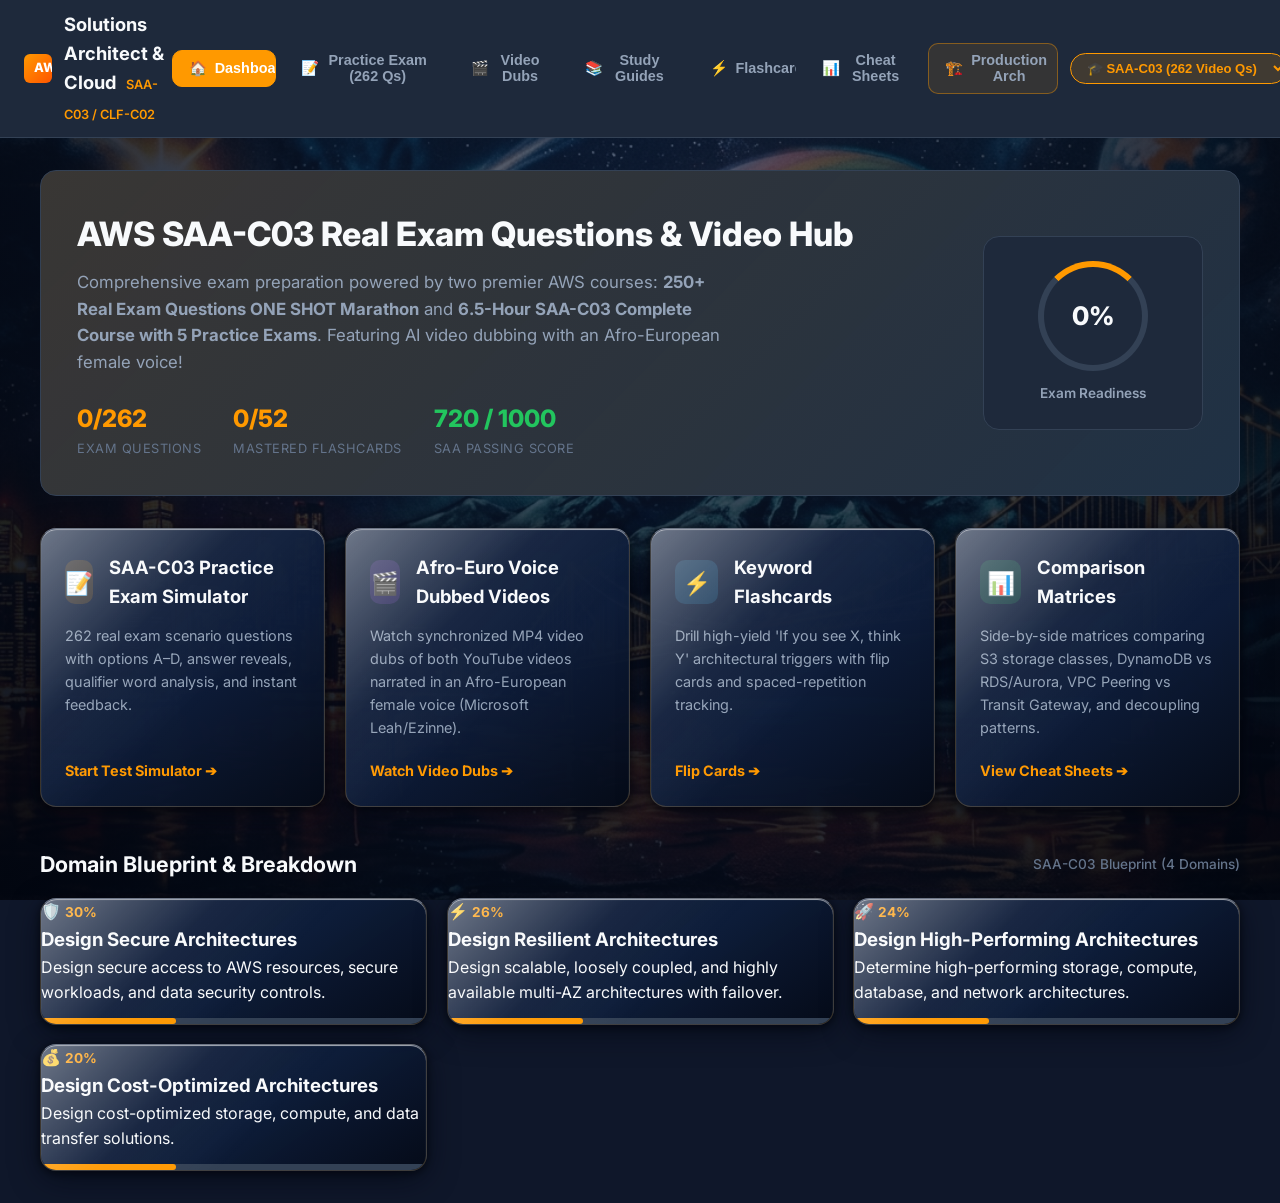
==== web-app/index.html @ c21efc61 "feat: initialize AWS Multi-Cloud Governance & Security Baseline repository" ====
<!DOCTYPE html>
<html lang="en" data-theme="dark">
<head>
  <meta charset="UTF-8">
  <meta name="viewport" content="width=device-width, initial-scale=1.0">
  <title>AWS SAA-C03 & CLF-C02 Master Exam Hub | Video Dubbed Practice</title>
  <link rel="preconnect" href="https://fonts.googleapis.com">
  <link rel="preconnect" href="https://fonts.gstatic.com" crossorigin>
  <link href="https://fonts.googleapis.com/css2?family=Inter:wght@400;500;600;700;800;900&display=swap" rel="stylesheet">
  <link rel="stylesheet" href="css/styles.css">
  <link rel="stylesheet" href="high-gloss-lacquer.css">
  <script src="high-gloss-lacquer.js" defer></script>
  <script src="cosmic-background.js" defer></script>
  <script src="mcp-baseline.js" defer></script>
  <style>
    .cert-badge-select {
      background: rgba(255, 153, 0, 0.15);
      border: 1px solid var(--accent-aws);
      color: var(--accent-aws);
      padding: 0.35rem 0.75rem;
      border-radius: 9999px;
      font-size: 0.82rem;
      font-weight: 700;
      cursor: pointer;
      display: inline-flex;
      align-items: center;
      gap: 0.4rem;
      margin-left: 0.75rem;
    }
    .video-card-grid {
      display: grid;
      grid-template-columns: repeat(auto-fit, minmax(420px, 1fr));
      gap: 1.5rem;
      margin-top: 1.5rem;
    }
    .video-card {
      background: var(--card-bg);
      border: 1px solid var(--border-color);
      border-radius: var(--radius-lg);
      padding: 1.5rem;
      box-shadow: var(--shadow-md);
      display: flex;
      flex-direction: column;
      gap: 1rem;
    }
    .video-card video {
      width: 100%;
      border-radius: var(--radius-md);
      background: #000;
      outline: none;
    }
    .video-badge {
      display: inline-block;
      padding: 0.2rem 0.6rem;
      font-size: 0.75rem;
      font-weight: 700;
      border-radius: 4px;
      text-transform: uppercase;
    }
    .badge-afro {
      background: rgba(34, 197, 94, 0.2);
      color: #22c55e;
      border: 1px solid rgba(34, 197, 94, 0.3);
    }
    .read-aloud-btn {
      background: rgba(56, 189, 248, 0.15);
      color: var(--accent-blue);
      border: 1px solid rgba(56, 189, 248, 0.3);
      padding: 0.4rem 0.85rem;
      border-radius: 6px;
      font-size: 0.82rem;
      font-weight: 600;
      cursor: pointer;
      display: inline-flex;
      align-items: center;
      gap: 0.4rem;
      transition: var(--transition);
    }
    .read-aloud-btn:hover {
      background: rgba(56, 189, 248, 0.25);
    }
    .source-filter-bar {
      display: flex;
      flex-wrap: wrap;
      gap: 0.6rem;
      margin-bottom: 1rem;
      align-items: center;
    }
    .filter-pill {
      background: var(--bg-secondary);
      border: 1px solid var(--border-color);
      color: var(--text-secondary);
      padding: 0.3rem 0.8rem;
      border-radius: 9999px;
      font-size: 0.8rem;
      font-weight: 600;
      cursor: pointer;
      transition: var(--transition);
    }
    .filter-pill.active {
      background: var(--accent-aws);
      color: #000;
      border-color: var(--accent-aws);
    }
  </style>
</head>
<body>

  <!-- App Header -->
  <header class="app-header">
    <div class="header-container">
      <div class="logo-group" onclick="window.switchView('dashboard')">
        <span class="aws-badge-pill">AWS</span>
        <span class="logo-text">Solutions Architect & Cloud <span class="logo-sub" id="header-cert-sub">SAA-C03 / CLF-C02</span></span>
      </div>

      <nav class="nav-tabs">
        <button class="nav-btn active" data-view="dashboard">
          <span>🏠</span> Dashboard
        </button>
        <button class="nav-btn" data-view="exam">
          <span>📝</span> Practice Exam (262 Qs)
        </button>
        <button class="nav-btn" data-view="videos">
          <span>🎬</span> Video Dubs
        </button>
        <button class="nav-btn" data-view="study">
          <span>📚</span> Study Guides
        </button>
        <button class="nav-btn" data-view="flashcards">
          <span>⚡</span> Flashcards
        </button>
        <button class="nav-btn" data-view="cheatsheets">
          <span>📊</span> Cheat Sheets
        </button>
        <button class="nav-btn" onclick="window.location.href='production-architecture.html'" style="border: 1px solid rgba(255, 153, 0, 0.4); background: rgba(255, 153, 0, 0.1);">
          <span>🏗️</span> Production Arch
        </button>
      </nav>

      <div class="header-actions">
        <select id="cert-selector" class="cert-badge-select" title="Switch Exam Question Bank">
          <option value="saa" selected>🎓 SAA-C03 (262 Video Qs)</option>
          <option value="clf">☁️ CLF-C02 (65 Qs)</option>
        </select>
        <button class="icon-btn" id="search-btn" title="Global Search (Ctrl+K)">
          <span>🔍</span>
        </button>
        <button class="icon-btn" id="theme-toggle" title="Toggle Light/Dark Theme">
          <span>☀️</span>
        </button>
      </div>
    </div>
  </header>

  <!-- Main Container -->
  <main class="main-content">

    <!-- ======================================================================
         1. DASHBOARD VIEW
         ====================================================================== -->
    <section id="view-dashboard" class="view-section active">
      <div class="dashboard-hero">
        <div class="hero-info">
          <h1>AWS SAA-C03 Real Exam Questions & Video Hub</h1>
          <p class="hero-subtitle">
            Comprehensive exam preparation powered by two premier AWS courses: <strong>250+ Real Exam Questions ONE SHOT Marathon</strong> and <strong>6.5-Hour SAA-C03 Complete Course with 5 Practice Exams</strong>. Featuring AI video dubbing with an Afro-European female voice!
          </p>
          <div class="hero-stats-row">
            <div class="stat-chip">
              <span class="val" id="dash-answered-q">0/262</span>
              <span class="lbl">Exam Questions</span>
            </div>
            <div class="stat-chip">
              <span class="val" id="dash-mastered-fc">0/52</span>
              <span class="lbl">Mastered Flashcards</span>
            </div>
            <div class="stat-chip">
              <span class="val" style="color: var(--accent-green);">720 / 1000</span>
              <span class="lbl">SAA Passing Score</span>
            </div>
          </div>
        </div>

        <div class="hero-readiness">
          <div class="dial-circle" id="dash-readiness-val">0%</div>
          <div class="readiness-label">Exam Readiness</div>
        </div>
      </div>

      <!-- Quick Actions Grid -->
      <div class="action-grid">
        <div class="action-card" data-goto-view="exam">
          <div>
            <div class="action-header">
              <div class="action-icon icon-orange">📝</div>
              <h3>SAA-C03 Practice Exam Simulator</h3>
            </div>
            <p>262 real exam scenario questions with options A–D, answer reveals, qualifier word analysis, and instant feedback.</p>
          </div>
          <span class="action-btn">Start Test Simulator ➔</span>
        </div>

        <div class="action-card" data-goto-view="videos">
          <div>
            <div class="action-header">
              <div class="action-icon icon-purple">🎬</div>
              <h3>Afro-Euro Voice Dubbed Videos</h3>
            </div>
            <p>Watch synchronized MP4 video dubs of both YouTube videos narrated in an Afro-European female voice (Microsoft Leah/Ezinne).</p>
          </div>
          <span class="action-btn">Watch Video Dubs ➔</span>
        </div>

        <div class="action-card" data-goto-view="flashcards">
          <div>
            <div class="action-header">
              <div class="action-icon icon-blue">⚡</div>
              <h3>Keyword Flashcards</h3>
            </div>
            <p>Drill high-yield 'If you see X, think Y' architectural triggers with flip cards and spaced-repetition tracking.</p>
          </div>
          <span class="action-btn">Flip Cards ➔</span>
        </div>

        <div class="action-card" data-goto-view="cheatsheets">
          <div>
            <div class="action-header">
              <div class="action-icon icon-green">📊</div>
              <h3>Comparison Matrices</h3>
            </div>
            <p>Side-by-side matrices comparing S3 storage classes, DynamoDB vs RDS/Aurora, VPC Peering vs Transit Gateway, and decoupling patterns.</p>
          </div>
          <span class="action-btn">View Cheat Sheets ➔</span>
        </div>
      </div>

      <!-- Domain Breakdown Section -->
      <div class="section-title">
        <span>Domain Blueprint & Breakdown</span>
        <span style="font-size: 0.85rem; font-weight: 500; color: var(--text-muted);" id="domain-blueprint-subtitle">SAA-C03 Blueprint (4 Domains)</span>
      </div>
      <div class="domains-grid" id="dashboard-domains-grid">
        <!-- Rendered dynamically -->
      </div>
    </section>

    <!-- ======================================================================
         2. VIDEO DUBS VIEW (NEW)
         ====================================================================== -->
    <section id="view-videos" class="view-section">
      <div style="margin-bottom: 1.5rem;">
        <h2>🎬 Afro-Euro Voice Dubbed Videos</h2>
        <p style="color: var(--text-secondary); margin-top: 0.25rem;">
          These videos are downloaded and dubbed using high-fidelity neural text-to-speech with an Afro-European female voice (<code>en-ZA-LeahNeural</code> / <code>en-NG-EzinneNeural</code>) synced to the question scenarios and explanations.
        </p>
      </div>

      <div class="video-card-grid">
        <!-- Video 1 Card -->
        <div class="video-card">
          <div style="display: flex; justify-content: space-between; align-items: center;">
            <span class="video-badge badge-afro">🎙️ Afro-Euro Voice Dubbed</span>
            <a href="https://youtu.be/rbVhe5gJrZs" target="_blank" style="color: var(--accent-aws); font-size: 0.8rem; text-decoration: none;">Original YouTube ↗</a>
          </div>
          <h3>Video 1: SAA-C03 ONE SHOT (250+ Questions)</h3>
          <p style="color: var(--text-muted); font-size: 0.85rem;">
            Marathon review covering 250+ high-frequency exam questions. This clip features Question 1: Active-Passive Route 53 failover with S3 static error pages.
          </p>
          <video controls preload="metadata" poster="high-gloss-lacquer.css">
            <source src="SAA-C03-Video1-Dubbed-AfroEuro.mp4" type="video/mp4">
            Your browser does not support HTML5 video.
          </video>
          <div style="display: flex; justify-content: space-between; align-items: center; margin-top: 0.5rem;">
            <a href="SAA-C03-Video1-Dubbed-AfroEuro.mp4" download class="btn btn-secondary" style="font-size: 0.85rem; text-decoration: none;">⬇ Download MP4</a>
            <button class="btn btn-primary" onclick="window.filterBySourceAndStart('Video 1')">Practice These 206 Questions ➔</button>
          </div>
        </div>

        <!-- Video 2 Card -->
        <div class="video-card">
          <div style="display: flex; justify-content: space-between; align-items: center;">
            <span class="video-badge badge-afro">🎙️ Afro-Euro Voice Dubbed</span>
            <a href="https://www.youtube.com/watch?v=YDxTIgENyjw" target="_blank" style="color: var(--accent-aws); font-size: 0.8rem; text-decoration: none;">Original YouTube ↗</a>
          </div>
          <h3>Video 2: SAA-C03 Full Course (Practice Exam 1)</h3>
          <p style="color: var(--text-muted); font-size: 0.85rem;">
            Complete 6.5-hour course with 116 worked scenarios and 5 practice exams. This clip dubs Practice Exam 1 Question 10: Event-driven Fan-Out with SNS and durable SQS queues.
          </p>
          <video controls preload="metadata">
            <source src="SAA-C03-Video2-Dubbed-AfroEuro.mp4" type="video/mp4">
            Your browser does not support HTML5 video.
          </video>
          <div style="display: flex; justify-content: space-between; align-items: center; margin-top: 0.5rem;">
            <a href="SAA-C03-Video2-Dubbed-AfroEuro.mp4" download class="btn btn-secondary" style="font-size: 0.85rem; text-decoration: none;">⬇ Download MP4</a>
            <button class="btn btn-primary" onclick="window.filterBySourceAndStart('Video 2')">Practice These 56 Questions ➔</button>
          </div>
        </div>
      </div>

      <!-- Dubbing Pipeline Instructions -->
      <div style="margin-top: 2rem; background: var(--bg-secondary); border: 1px solid var(--border-color); border-radius: var(--radius-md); padding: 1.25rem;">
        <h4 style="margin-bottom: 0.5rem;">⚙️ Want to dub more chapters or customize the voice?</h4>
        <p style="color: var(--text-secondary); font-size: 0.85rem; margin-bottom: 0.75rem;">
          You can run the included Python dubbing pipeline directly from the command line:
        </p>
        <pre style="background: #000; padding: 0.75rem 1rem; border-radius: 6px; font-size: 0.85rem; overflow-x: auto; color: #38bdf8;">python dub_pipeline.py --video video1 --start 120 --duration 60 --voice en-ZA-LeahNeural --out my_dubbed_clip.mp4</pre>
      </div>
    </section>

    <!-- ======================================================================
         3. PRACTICE EXAM SIMULATOR VIEW
         ====================================================================== -->
    <section id="view-exam" class="view-section">
      <!-- Active Exam Interface -->
      <div id="exam-active-container">
        
        <!-- Source and Filter Bar -->
        <div class="source-filter-bar">
          <span style="font-size: 0.82rem; font-weight: 700; color: var(--text-muted); margin-right: 0.5rem;">SOURCE FILTER:</span>
          <button class="filter-pill active" id="filter-src-all" onclick="window.setSourceFilter('all')">All Questions (<span id="count-all">262</span>)</button>
          <button class="filter-pill" id="filter-src-v1" onclick="window.setSourceFilter('v1')">Video 1: One-Shot (206)</button>
          <button class="filter-pill" id="filter-src-v2" onclick="window.setSourceFilter('v2')">Video 2: Full Course (56)</button>
          
          <span style="font-size: 0.82rem; font-weight: 700; color: var(--text-muted); margin-left: 1rem; margin-right: 0.5rem;">DOMAIN:</span>
          <select id="exam-domain-filter" style="background: var(--bg-secondary); border: 1px solid var(--border-color); color: var(--text-primary); border-radius: 6px; padding: 0.25rem 0.5rem; font-size: 0.8rem;">
            <option value="all">All Domains</option>
            <option value="1">Domain 1: Secure Architectures (30%)</option>
            <option value="2">Domain 2: Resilient Architectures (26%)</option>
            <option value="3">Domain 3: High-Performing Architectures (24%)</option>
            <option value="4">Domain 4: Cost-Optimized Architectures (20%)</option>
          </select>
        </div>

        <div class="exam-top-bar">
          <div class="exam-meta">
            <div class="timer-box" title="Exam Timer">
              <span>⏱️</span>
              <span id="exam-timer">90:00</span>
            </div>
            <div class="question-counter" id="exam-q-number">Question 1 of 262</div>
          </div>

          <div class="exam-controls">
            <button class="read-aloud-btn" id="read-aloud-btn" onclick="window.speakCurrentQuestion()">
              <span>🔊</span> Read Aloud (Afro-Euro Voice)
            </button>
            <label style="display: flex; align-items: center; gap: 0.5rem; font-size: 0.85rem; color: var(--text-secondary); cursor: pointer;">
              <input type="checkbox" id="exam-feedback-toggle" checked> Instant Feedback
            </label>
            <button class="btn btn-flag" id="exam-flag-btn">
              <span>🚩</span> Flag
            </button>
            <button class="btn btn-primary" id="exam-submit-btn">
              Submit Exam
            </button>
          </div>
        </div>

        <div class="exam-body-grid">
          <!-- Main Question Card -->
          <div class="question-card">
            <div>
              <div style="display: flex; justify-content: space-between; align-items: center; margin-bottom: 0.5rem;">
                <span class="q-domain-tag" id="exam-q-domain">Domain 1: Design Secure Architectures</span>
                <span id="exam-q-source" style="font-size: 0.75rem; color: var(--text-muted); font-weight: 600;">Video 1 (SAA-C03)</span>
              </div>
              <h2 class="q-text" id="exam-q-text">Loading question...</h2>

              <div class="options-container" id="exam-options-container">
                <!-- Rendered dynamically -->
              </div>

              <!-- Explanation drawer -->
              <div class="explanation-box" id="exam-explanation-box" style="display: none;"></div>
            </div>

            <div style="display: flex; justify-content: space-between; align-items: center; border-top: 1px solid var(--border-color); padding-top: 1.25rem; margin-top: 1.5rem;">
              <button class="btn btn-secondary" id="exam-prev-btn">◀ Previous</button>
              <button class="btn btn-primary" id="exam-next-btn">Next ▶</button>
            </div>
          </div>

          <!-- Navigator Panel -->
          <aside class="nav-panel">
            <div class="nav-panel-title">
              <span>Question Navigator</span>
              <span style="font-size: 0.75rem; color: var(--text-muted);" id="exam-q-total-label">262 Questions</span>
            </div>

            <div class="q-grid" id="exam-q-grid">
              <!-- Rendered dynamically -->
            </div>

            <div class="q-legend">
              <div class="legend-item"><span class="legend-dot" style="background: var(--bg-tertiary);"></span> Unanswered</div>
              <div class="legend-item"><span class="legend-dot" style="background: var(--accent-aws);"></span> Answered</div>
              <div class="legend-item"><span class="legend-dot" style="background: var(--accent-red);"></span> Flagged</div>
            </div>
          </aside>
        </div>
      </div>

      <!-- Exam Result Container (hidden until submit) -->
      <div id="exam-results-container" class="exam-results-card" style="display: none;">
        <div class="results-header">
          <div class="score-badge" id="results-score-badge">PASSED</div>
          <h2 id="results-headline">Assessment Results</h2>
          <p id="results-subheadline" style="color: var(--text-secondary); margin-top: 0.5rem;"></p>
        </div>

        <div class="results-stats-grid">
          <div class="res-stat-card">
            <div class="res-val" id="res-score-scaled">0</div>
            <div class="res-lbl">Scaled Score (100 - 1000)</div>
          </div>
          <div class="res-stat-card">
            <div class="res-val" id="res-accuracy">0%</div>
            <div class="res-lbl">Overall Accuracy</div>
          </div>
          <div class="res-stat-card">
            <div class="res-val" id="res-correct-count">0/0</div>
            <div class="res-lbl">Questions Correct</div>
          </div>
          <div class="res-stat-card">
            <div class="res-val" id="res-time-spent">00:00</div>
            <div class="res-lbl">Time Elapsed</div>
          </div>
        </div>

        <!-- Domain Breakdown -->
        <h3 style="margin-top: 2rem; margin-bottom: 1rem;">Score by Exam Domain</h3>
        <div id="results-domain-breakdown">
          <!-- Rendered dynamically -->
        </div>

        <div style="display: flex; gap: 1rem; margin-top: 2rem; justify-content: center;">
          <button class="btn btn-primary" id="exam-retake-btn">Retake Exam</button>
          <button class="btn btn-secondary" id="exam-review-all-btn">Review All Questions</button>
        </div>
      </div>
    </section>

    <!-- ======================================================================
         4. STUDY GUIDES VIEW
         ====================================================================== -->
    <section id="view-study" class="view-section">
      <div class="study-layout">
        <aside class="study-sidebar">
          <div class="sidebar-heading">Domain Modules</div>
          <ul class="guide-nav-list" id="guides-sidebar-list">
            <!-- Rendered dynamically -->
          </ul>
        </aside>

        <div class="guide-content-area" id="guides-content-area">
          <!-- Rendered dynamically -->
        </div>
      </div>
    </section>

    <!-- ======================================================================
         5. FLASHCARDS VIEW
         ====================================================================== -->
    <section id="view-flashcards" class="view-section">
      <div class="fc-container">
        <div class="fc-header">
          <h2>Keyword Triggers Flashcards</h2>
          <div class="fc-filter-pills" id="fc-category-filters">
            <!-- Rendered dynamically -->
          </div>
        </div>

        <div class="flashcard-scene">
          <div class="flashcard" id="active-flashcard">
            <div class="card-face card-front">
              <span class="card-cat-badge" id="fc-front-cat">Category</span>
              <div class="card-prompt" id="fc-front-prompt">Prompt Question</div>
              <span class="card-hint">Click or press SPACE to flip</span>
            </div>
            <div class="card-face card-back">
              <span class="card-cat-badge" id="fc-back-cat">Category</span>
              <div class="card-answer" id="fc-back-answer">Target Answer</div>
              <div class="card-explanation" id="fc-back-desc">High-yield exam scenario explanation.</div>
            </div>
          </div>
        </div>

        <div class="fc-controls">
          <button class="btn btn-secondary" id="fc-prev-btn">◀ Previous</button>
          <button class="btn btn-primary" id="fc-flip-btn">Flip Card (Space)</button>
          <button class="btn btn-secondary" id="fc-next-btn">Next ▶</button>
        </div>

        <div class="fc-actions-row">
          <button class="btn btn-flag" id="fc-mastered-btn">Mark as Mastered</button>
          <div style="font-size: 0.85rem; color: var(--text-muted);" id="fc-counter-label">Card 1 of 52</div>
          <button class="btn btn-secondary" id="fc-reset-btn" style="font-size: 0.8rem; padding: 0.3rem 0.6rem;">Reset Progress</button>
        </div>
      </div>
    </section>

    <!-- ======================================================================
         6. CHEAT SHEETS VIEW
         ====================================================================== -->
    <section id="view-cheatsheets" class="view-section">
      <div class="cs-header">
        <div class="cs-tab-pills" id="cs-tabs-container">
          <!-- Rendered dynamically -->
        </div>
        <input type="text" id="cs-search-input" class="cs-search-input" placeholder="Filter this cheat sheet (e.g. S3, RDS, Layer 7)...">
      </div>

      <div id="cs-table-display">
        <!-- Rendered dynamically -->
      </div>
    </section>

  </main>

  <!-- Global Search Modal -->
  <div class="modal-overlay" id="search-modal">
    <div class="search-modal">
      <div class="search-modal-header">
        <span style="font-size: 1.2rem;">🔍</span>
        <input type="text" id="global-search-input" placeholder="Search services, questions, flashcards, or concepts...">
        <button id="close-search-btn" class="icon-btn" style="width: 28px; height: 28px; font-size: 0.8rem;">✕</button>
      </div>
      <div class="search-results-list" id="search-results-list">
        <div style="padding: 1.5rem; text-align: center; color: var(--text-muted);">
          Type to search services, questions, flashcards, or topics...
        </div>
      </div>
    </div>
  </div>

  <!-- Standalone Bundled Script -->
  <script src="js/bundle.js"></script>
</body>
</html>
---- web-app/css/styles.css ----
/* AWS Certified Cloud Practitioner Study App Styles */
:root {
  --bg-primary: #0f172a;
  --bg-secondary: #1e293b;
  --bg-tertiary: #334155;
  --card-bg: #1e293b;
  --text-primary: #f8fafc;
  --text-secondary: #94a3b8;
  --text-muted: #64748b;
  --accent-aws: #ff9900;
  --accent-aws-hover: #ec8a00;
  --accent-blue: #38bdf8;
  --accent-green: #22c55e;
  --accent-red: #ef4444;
  --accent-purple: #a855f7;
  --border-color: #334155;
  --border-light: rgba(255, 255, 255, 0.08);
  --shadow-sm: 0 1px 2px rgba(0, 0, 0, 0.3);
  --shadow-md: 0 4px 6px -1px rgba(0, 0, 0, 0.4), 0 2px 4px -2px rgba(0, 0, 0, 0.3);
  --shadow-lg: 0 10px 15px -3px rgba(0, 0, 0, 0.5), 0 4px 6px -4px rgba(0, 0, 0, 0.4);
  --font-sans: 'Inter', -apple-system, BlinkMacSystemFont, 'Segoe UI', Roboto, sans-serif;
  --radius-sm: 6px;
  --radius-md: 10px;
  --radius-lg: 16px;
  --transition: all 0.2s cubic-bezier(0.4, 0, 0.2, 1);
}

[data-theme="light"] {
  --bg-primary: #f8fafc;
  --bg-secondary: #ffffff;
  --bg-tertiary: #f1f5f9;
  --card-bg: #ffffff;
  --text-primary: #0f172a;
  --text-secondary: #475569;
  --text-muted: #94a3b8;
  --border-color: #e2e8f0;
  --border-light: rgba(0, 0, 0, 0.06);
  --shadow-sm: 0 1px 2px rgba(0, 0, 0, 0.05);
  --shadow-md: 0 4px 6px -1px rgba(0, 0, 0, 0.1);
  --shadow-lg: 0 10px 15px -3px rgba(0, 0, 0, 0.1);
}

* {
  margin: 0;
  padding: 0;
  box-sizing: border-box;
}

body {
  font-family: var(--font-sans);
  background-color: var(--bg-primary);
  color: var(--text-primary);
  line-height: 1.6;
  min-height: 100vh;
  display: flex;
  flex-direction: column;
}

/* App Header & Navbar */
.app-header {
  background-color: var(--bg-secondary);
  border-bottom: 1px solid var(--border-color);
  position: sticky;
  top: 0;
  z-index: 50;
  backdrop-filter: blur(8px);
}

.header-container {
  width: 100%;
  max-width: 100%;
  margin: 0;
  padding: 0.6rem 1.5rem;
  display: flex;
  justify-content: space-between;
  align-items: center;
}

.logo-group {
  display: flex;
  align-items: center;
  gap: 0.75rem;
  text-decoration: none;
  cursor: pointer;
}

.aws-badge-pill {
  background: linear-gradient(135deg, #ff9900, #ff5500);
  color: #fff;
  font-weight: 800;
  font-size: 0.8rem;
  padding: 0.25rem 0.6rem;
  border-radius: var(--radius-sm);
  letter-spacing: 0.5px;
}

.logo-text {
  font-size: 1.15rem;
  font-weight: 700;
  color: var(--text-primary);
}

.logo-sub {
  font-size: 0.8rem;
  color: var(--accent-aws);
  font-weight: 600;
  margin-left: 0.35rem;
}

/* Navigation Tabs */
.nav-tabs {
  display: flex;
  gap: 0.5rem;
  align-items: center;
}

.nav-btn {
  display: flex;
  align-items: center;
  gap: 0.5rem;
  padding: 0.55rem 1rem;
  border-radius: var(--radius-md);
  font-size: 0.9rem;
  font-weight: 600;
  color: var(--text-secondary);
  background: transparent;
  border: 1px solid transparent;
  cursor: pointer;
  transition: var(--transition);
}

.nav-btn:hover {
  color: var(--text-primary);
  background-color: var(--bg-tertiary);
}

.nav-btn.active {
  color: #fff;
  background-color: var(--accent-aws);
  border-color: var(--accent-aws);
}

.header-actions {
  display: flex;
  align-items: center;
  gap: 0.75rem;
}

.icon-btn {
  background: var(--bg-tertiary);
  border: 1px solid var(--border-color);
  color: var(--text-primary);
  width: 38px;
  height: 38px;
  border-radius: var(--radius-md);
  display: flex;
  align-items: center;
  justify-content: center;
  cursor: pointer;
  transition: var(--transition);
}

.icon-btn:hover {
  background: var(--border-color);
}

/* Main Container */
.main-content {
  flex: 1;
  width: 100%;
  max-width: 100%;
  margin: 0;
  padding: 1.5rem 2rem;
}

/* View Sections */
.view-section {
  display: none;
  animation: fadeIn 0.25s ease-out;
}

.view-section.active {
  display: block;
}

@keyframes fadeIn {
  from { opacity: 0; transform: translateY(6px); }
  to { opacity: 1; transform: translateY(0); }
}

/* Dashboard Styles */
.dashboard-hero {
  background: linear-gradient(135deg, rgba(255, 153, 0, 0.12), rgba(56, 189, 248, 0.05)), var(--card-bg);
  border: 1px solid var(--border-color);
  border-radius: var(--radius-lg);
  padding: 2.25rem;
  margin-bottom: 2rem;
  display: flex;
  justify-content: space-between;
  align-items: center;
  position: relative;
  overflow: hidden;
}

.hero-info h1 {
  font-size: 2.1rem;
  font-weight: 800;
  margin-bottom: 0.5rem;
}

.hero-subtitle {
  color: var(--text-secondary);
  font-size: 1.05rem;
  max-width: 650px;
  margin-bottom: 1.5rem;
}

.hero-stats-row {
  display: flex;
  gap: 2rem;
  flex-wrap: wrap;
}

.stat-chip {
  display: flex;
  flex-direction: column;
}

.stat-chip .val {
  font-size: 1.5rem;
  font-weight: 800;
  color: var(--accent-aws);
}

.stat-chip .lbl {
  font-size: 0.8rem;
  color: var(--text-muted);
  text-transform: uppercase;
  letter-spacing: 0.5px;
}

.hero-readiness {
  text-align: center;
  background: var(--bg-secondary);
  padding: 1.5rem 2rem;
  border-radius: var(--radius-lg);
  border: 1px solid var(--border-color);
  min-width: 220px;
}

.dial-circle {
  width: 110px;
  height: 110px;
  border-radius: 50%;
  border: 6px solid var(--border-color);
  border-top-color: var(--accent-aws);
  display: flex;
  align-items: center;
  justify-content: center;
  margin: 0 auto 0.75rem auto;
  font-size: 1.6rem;
  font-weight: 800;
  color: var(--text-primary);
}

.readiness-label {
  font-size: 0.85rem;
  font-weight: 600;
  color: var(--text-secondary);
}

/* Quick Action Cards */
.action-grid {
  display: grid;
  grid-template-columns: repeat(auto-fit, minmax(280px, 1fr));
  gap: 1.25rem;
  margin-bottom: 2.5rem;
}

.action-card {
  background: var(--card-bg);
  border: 1px solid var(--border-color);
  border-radius: var(--radius-md);
  padding: 1.5rem;
  cursor: pointer;
  transition: var(--transition);
  display: flex;
  flex-direction: column;
  justify-content: space-between;
}

.action-card:hover {
  transform: translateY(-3px);
  border-color: var(--accent-aws);
  box-shadow: var(--shadow-md);
}

.action-header {
  display: flex;
  align-items: center;
  gap: 1rem;
  margin-bottom: 0.75rem;
}

.action-icon {
  width: 44px;
  height: 44px;
  border-radius: var(--radius-md);
  display: flex;
  align-items: center;
  justify-content: center;
  font-size: 1.4rem;
}

.icon-blue { background: rgba(56, 189, 248, 0.15); color: var(--accent-blue); }
.icon-orange { background: rgba(255, 153, 0, 0.15); color: var(--accent-aws); }
.icon-green { background: rgba(34, 197, 94, 0.15); color: var(--accent-green); }
.icon-purple { background: rgba(168, 85, 247, 0.15); color: var(--accent-purple); }

.action-card h3 {
  font-size: 1.15rem;
  font-weight: 700;
}

.action-card p {
  color: var(--text-secondary);
  font-size: 0.9rem;
  margin-bottom: 1.25rem;
}

.action-btn {
  display: inline-flex;
  align-items: center;
  gap: 0.5rem;
  color: var(--accent-aws);
  font-size: 0.9rem;
  font-weight: 700;
  cursor: pointer;
}

/* Domain Overview Cards on Dashboard */
.section-title {
  font-size: 1.35rem;
  font-weight: 700;
  margin-bottom: 1rem;
  display: flex;
  justify-content: space-between;
  align-items: center;
}

.domains-grid {
  display: grid;
  grid-template-columns: repeat(auto-fit, minmax(300px, 1fr));
  gap: 1.25rem;
}

.domain-stat-card {
  background: var(--card-bg);
  border: 1px solid var(--border-color);
  border-radius: var(--radius-md);
  padding: 1.25rem;
  cursor: pointer;
  transition: var(--transition);
}

.domain-stat-card:hover {
  border-color: var(--border-color);
  background: var(--bg-tertiary);
}

.domain-card-top {
  display: flex;
  justify-content: space-between;
  align-items: center;
  margin-bottom: 0.5rem;
}

.domain-badge {
  font-size: 0.75rem;
  font-weight: 700;
  padding: 0.2rem 0.5rem;
  border-radius: var(--radius-sm);
  background: var(--bg-tertiary);
  color: var(--accent-blue);
}

.domain-weight {
  font-size: 0.85rem;
  font-weight: 700;
  color: var(--accent-aws);
}

.domain-stat-card h4 {
  font-size: 1.05rem;
  margin-bottom: 0.5rem;
}

.domain-progress-bar {
  height: 6px;
  background: var(--border-color);
  border-radius: 999px;
  overflow: hidden;
  margin-top: 0.75rem;
}

.domain-progress-fill {
  height: 100%;
  background: var(--accent-aws);
  border-radius: 999px;
  width: 0%;
  transition: width 0.5s ease-out;
}

/* Study Guides View */
.study-layout {
  display: grid;
  grid-template-columns: 280px 1fr;
  gap: 1.5rem;
}

.study-sidebar {
  background: var(--card-bg);
  border: 1px solid var(--border-color);
  border-radius: var(--radius-md);
  padding: 1rem;
  height: fit-content;
  position: sticky;
  top: 80px;
}

.sidebar-heading {
  font-size: 0.8rem;
  font-weight: 700;
  text-transform: uppercase;
  color: var(--text-muted);
  letter-spacing: 0.5px;
  margin-bottom: 0.75rem;
}

.guide-nav-list {
  list-style: none;
  display: flex;
  flex-direction: column;
  gap: 0.35rem;
}

.guide-nav-item {
  padding: 0.75rem 1rem;
  border-radius: var(--radius-sm);
  font-size: 0.9rem;
  font-weight: 600;
  color: var(--text-secondary);
  cursor: pointer;
  transition: var(--transition);
  display: flex;
  justify-content: space-between;
  align-items: center;
}

.guide-nav-item:hover {
  background: var(--bg-tertiary);
  color: var(--text-primary);
}

.guide-nav-item.active {
  background: rgba(255, 153, 0, 0.15);
  color: var(--accent-aws);
  border-left: 3px solid var(--accent-aws);
}

.guide-content-area {
  background: var(--card-bg);
  border: 1px solid var(--border-color);
  border-radius: var(--radius-md);
  padding: 2rem;
}

.guide-header {
  border-bottom: 1px solid var(--border-color);
  padding-bottom: 1.5rem;
  margin-bottom: 1.5rem;
}

.guide-header h2 {
  font-size: 1.8rem;
  margin-bottom: 0.5rem;
}

.guide-desc {
  color: var(--text-secondary);
  font-size: 1rem;
}

.guide-section-block {
  margin-bottom: 2rem;
}

.guide-section-block h3 {
  font-size: 1.3rem;
  margin-bottom: 1rem;
  color: var(--accent-aws);
  display: flex;
  align-items: center;
  gap: 0.5rem;
}

.guide-section-block p {
  margin-bottom: 1rem;
  color: var(--text-secondary);
}

.guide-section-block ul,
.guide-section-block ol {
  margin-left: 1.5rem;
  margin-bottom: 1.25rem;
  color: var(--text-secondary);
}

.guide-section-block li {
  margin-bottom: 0.5rem;
}

/* Data Tables */
.table-responsive {
  overflow-x: auto;
  margin: 1.25rem 0;
  border-radius: var(--radius-sm);
  border: 1px solid var(--border-color);
}

.data-table {
  width: 100%;
  border-collapse: collapse;
  font-size: 0.88rem;
  text-align: left;
}

.data-table th {
  background-color: var(--bg-tertiary);
  color: var(--text-primary);
  font-weight: 700;
  padding: 0.75rem 1rem;
  border-bottom: 1px solid var(--border-color);
}

.data-table td {
  padding: 0.75rem 1rem;
  border-bottom: 1px solid var(--border-color);
  color: var(--text-secondary);
}

.data-table tr:last-child td {
  border-bottom: none;
}

.data-table tr:hover td {
  background-color: rgba(255, 255, 255, 0.02);
}

/* Advantages Grid */
.advantages-grid {
  display: grid;
  grid-template-columns: repeat(auto-fit, minmax(260px, 1fr));
  gap: 1rem;
  margin: 1.25rem 0;
}

.adv-card {
  background: var(--bg-tertiary);
  border-radius: var(--radius-sm);
  padding: 1.25rem;
  position: relative;
}

.adv-num {
  position: absolute;
  top: 1rem;
  right: 1rem;
  width: 26px;
  height: 26px;
  border-radius: 50%;
  background: var(--accent-aws);
  color: #fff;
  font-size: 0.8rem;
  font-weight: 800;
  display: flex;
  align-items: center;
  justify-content: center;
}

.adv-card h4 {
  font-size: 0.95rem;
  margin-bottom: 0.5rem;
  padding-right: 1.5rem;
}

.adv-card p {
  font-size: 0.85rem;
  color: var(--text-secondary);
  margin-bottom: 0;
}

/* Pillars Grid */
.pillars-grid {
  display: grid;
  grid-template-columns: repeat(auto-fit, minmax(280px, 1fr));
  gap: 1rem;
  margin: 1.25rem 0;
}

.pillar-box {
  background: var(--bg-tertiary);
  border-left: 4px solid var(--accent-blue);
  border-radius: 0 var(--radius-sm) var(--radius-sm) 0;
  padding: 1rem 1.25rem;
}

.pillar-box h4 {
  font-size: 1rem;
  margin-bottom: 0.4rem;
}

.pillar-box p {
  font-size: 0.85rem;
  margin-bottom: 0;
}

/* Shared Model Box */
.shared-model-box {
  display: grid;
  grid-template-columns: 1fr 1fr;
  gap: 1.25rem;
  margin: 1.5rem 0;
}

.model-half {
  padding: 1.5rem;
  border-radius: var(--radius-md);
  border: 1px solid var(--border-color);
}

.customer-side {
  background: rgba(56, 189, 248, 0.08);
  border-color: rgba(56, 189, 248, 0.3);
}

.customer-side h4 {
  color: var(--accent-blue);
  margin-bottom: 0.75rem;
}

.aws-side {
  background: rgba(255, 153, 0, 0.08);
  border-color: rgba(255, 153, 0, 0.3);
}

.aws-side h4 {
  color: var(--accent-aws);
  margin-bottom: 0.75rem;
}

.services-compact-grid {
  display: grid;
  grid-template-columns: repeat(auto-fit, minmax(280px, 1fr));
  gap: 0.75rem;
  margin: 1rem 0;
}

.sec-item {
  background: var(--bg-tertiary);
  padding: 0.85rem 1rem;
  border-radius: var(--radius-sm);
  font-size: 0.88rem;
  color: var(--text-secondary);
}

/* ==========================================================================
   Exam Simulator Styles
   ========================================================================== */
.exam-top-bar {
  background: var(--card-bg);
  border: 1px solid var(--border-color);
  border-radius: var(--radius-md);
  padding: 1rem 1.5rem;
  display: flex;
  justify-content: space-between;
  align-items: center;
  margin-bottom: 1.5rem;
  flex-wrap: wrap;
  gap: 1rem;
}

.exam-meta {
  display: flex;
  align-items: center;
  gap: 1.5rem;
}

.timer-box {
  display: flex;
  align-items: center;
  gap: 0.5rem;
  background: var(--bg-tertiary);
  padding: 0.4rem 0.8rem;
  border-radius: var(--radius-sm);
  font-family: monospace;
  font-size: 1.15rem;
  font-weight: 700;
  color: var(--accent-aws);
}

.timer-box.warning {
  color: var(--accent-red);
  animation: pulse 1s infinite;
}

@keyframes pulse {
  0%, 100% { opacity: 1; }
  50% { opacity: 0.5; }
}

.question-counter {
  font-size: 0.95rem;
  font-weight: 600;
  color: var(--text-secondary);
}

.exam-controls {
  display: flex;
  align-items: center;
  gap: 0.75rem;
}

.btn {
  display: inline-flex;
  align-items: center;
  justify-content: center;
  gap: 0.5rem;
  padding: 0.6rem 1.25rem;
  border-radius: var(--radius-sm);
  font-size: 0.9rem;
  font-weight: 600;
  cursor: pointer;
  transition: var(--transition);
  border: none;
}

.btn-primary {
  background: var(--accent-aws);
  color: #fff;
}

.btn-primary:hover {
  background: var(--accent-aws-hover);
}

.btn-secondary {
  background: var(--bg-tertiary);
  color: var(--text-primary);
  border: 1px solid var(--border-color);
}

.btn-secondary:hover {
  background: var(--border-color);
}

.btn-flag {
  background: transparent;
  color: var(--text-secondary);
  border: 1px solid var(--border-color);
}

.btn-flag.flagged {
  background: rgba(239, 68, 68, 0.15);
  color: var(--accent-red);
  border-color: var(--accent-red);
}

.exam-body-grid {
  display: grid;
  grid-template-columns: 1fr 320px;
  gap: 1.5rem;
}

/* Question Area */
.question-card {
  background: var(--card-bg);
  border: 1px solid var(--border-color);
  border-radius: var(--radius-md);
  padding: 2rem;
  display: flex;
  flex-direction: column;
  justify-content: space-between;
  min-height: 480px;
}

.q-domain-tag {
  font-size: 0.8rem;
  font-weight: 700;
  color: var(--accent-blue);
  text-transform: uppercase;
  margin-bottom: 0.75rem;
  display: block;
}

.q-text {
  font-size: 1.2rem;
  font-weight: 600;
  margin-bottom: 1.75rem;
  line-height: 1.5;
}

.options-container {
  display: flex;
  flex-direction: column;
  gap: 0.85rem;
  margin-bottom: 1.5rem;
}

.option-item {
  display: flex;
  align-items: center;
  gap: 1rem;
  padding: 1rem 1.25rem;
  background: var(--bg-tertiary);
  border: 2px solid transparent;
  border-radius: var(--radius-md);
  cursor: pointer;
  transition: var(--transition);
}

.option-item:hover {
  border-color: var(--border-color);
  background: var(--bg-secondary);
}

.option-item.selected {
  border-color: var(--accent-aws);
  background: rgba(255, 153, 0, 0.08);
}

.option-item.correct {
  border-color: var(--accent-green) !important;
  background: rgba(34, 197, 94, 0.12) !important;
}

.option-item.incorrect {
  border-color: var(--accent-red) !important;
  background: rgba(239, 68, 68, 0.12) !important;
}

.option-prefix {
  width: 30px;
  height: 30px;
  border-radius: 50%;
  border: 2px solid var(--border-color);
  display: flex;
  align-items: center;
  justify-content: center;
  font-weight: 700;
  font-size: 0.85rem;
  flex-shrink: 0;
}

.option-item.selected .option-prefix {
  border-color: var(--accent-aws);
  background: var(--accent-aws);
  color: #fff;
}

.option-item.correct .option-prefix {
  border-color: var(--accent-green);
  background: var(--accent-green);
  color: #fff;
}

.option-item.incorrect .option-prefix {
  border-color: var(--accent-red);
  background: var(--accent-red);
  color: #fff;
}

.option-label {
  font-size: 0.95rem;
  color: var(--text-primary);
  flex: 1;
}

/* Explanation Box */
.explanation-box {
  background: rgba(34, 197, 94, 0.08);
  border: 1px solid rgba(34, 197, 94, 0.3);
  border-radius: var(--radius-sm);
  padding: 1.25rem;
  margin-top: 1rem;
  animation: fadeIn 0.3s;
}

.explanation-title {
  color: var(--accent-green);
  font-weight: 700;
  font-size: 0.95rem;
  margin-bottom: 0.5rem;
  display: flex;
  align-items: center;
  gap: 0.5rem;
}

.explanation-text {
  font-size: 0.9rem;
  color: var(--text-secondary);
}

/* Question Navigator Grid */
.nav-panel {
  background: var(--card-bg);
  border: 1px solid var(--border-color);
  border-radius: var(--radius-md);
  padding: 1.25rem;
}

.nav-panel-title {
  font-size: 0.95rem;
  font-weight: 700;
  margin-bottom: 1rem;
  display: flex;
  justify-content: space-between;
  align-items: center;
}

.q-grid {
  display: grid;
  grid-template-columns: repeat(5, 1fr);
  gap: 0.45rem;
  max-height: 400px;
  overflow-y: auto;
  padding-right: 0.25rem;
  margin-bottom: 1rem;
}

.q-bubble {
  height: 38px;
  border-radius: var(--radius-sm);
  background: var(--bg-tertiary);
  border: 1px solid var(--border-color);
  color: var(--text-secondary);
  font-size: 0.85rem;
  font-weight: 600;
  display: flex;
  align-items: center;
  justify-content: center;
  cursor: pointer;
  transition: var(--transition);
  position: relative;
}

.q-bubble:hover {
  background: var(--border-color);
  color: var(--text-primary);
}

.q-bubble.active {
  border-color: var(--accent-aws);
  color: var(--accent-aws);
  box-shadow: 0 0 0 1px var(--accent-aws);
}

.q-bubble.answered {
  background: rgba(56, 189, 248, 0.2);
  color: var(--accent-blue);
  border-color: rgba(56, 189, 248, 0.4);
}

.q-bubble.flagged::after {
  content: '';
  position: absolute;
  top: 3px;
  right: 3px;
  width: 6px;
  height: 6px;
  border-radius: 50%;
  background: var(--accent-red);
}

.q-bubble.correct {
  background: rgba(34, 197, 94, 0.2);
  color: var(--accent-green);
  border-color: rgba(34, 197, 94, 0.4);
}

.q-bubble.incorrect {
  background: rgba(239, 68, 68, 0.2);
  color: var(--accent-red);
  border-color: rgba(239, 68, 68, 0.4);
}

.legend-row {
  display: flex;
  flex-wrap: wrap;
  gap: 0.75rem;
  font-size: 0.75rem;
  color: var(--text-muted);
  border-top: 1px solid var(--border-color);
  padding-top: 0.75rem;
}

.legend-item {
  display: flex;
  align-items: center;
  gap: 0.35rem;
}

.legend-dot {
  width: 8px;
  height: 8px;
  border-radius: 50%;
}

/* Exam Results Screen */
.results-card {
  background: var(--card-bg);
  border: 1px solid var(--border-color);
  border-radius: var(--radius-lg);
  padding: 2.5rem;
  text-align: center;
  max-width: 800px;
  margin: 0 auto;
}

.result-badge {
  display: inline-block;
  padding: 0.4rem 1.25rem;
  border-radius: 999px;
  font-weight: 800;
  font-size: 1rem;
  margin-bottom: 1rem;
}

.result-pass {
  background: rgba(34, 197, 94, 0.15);
  color: var(--accent-green);
  border: 1px solid rgba(34, 197, 94, 0.3);
}

.result-fail {
  background: rgba(239, 68, 68, 0.15);
  color: var(--accent-red);
  border: 1px solid rgba(239, 68, 68, 0.3);
}

.score-display {
  font-size: 3.5rem;
  font-weight: 900;
  color: var(--text-primary);
  line-height: 1;
  margin-bottom: 0.5rem;
}

.score-sub {
  color: var(--text-secondary);
  font-size: 1rem;
  margin-bottom: 2rem;
}

.domain-breakdown {
  margin: 2rem 0;
  text-align: left;
}

.domain-row {
  margin-bottom: 1rem;
}

.domain-row-header {
  display: flex;
  justify-content: space-between;
  font-size: 0.9rem;
  font-weight: 600;
  margin-bottom: 0.35rem;
}

.results-action-bar {
  display: flex;
  justify-content: center;
  gap: 1rem;
  margin-top: 2rem;
  flex-wrap: wrap;
}

/* ==========================================================================
   Flashcards Styles
   ========================================================================== */
.flashcards-layout {
  max-width: 720px;
  margin: 0 auto;
}

.flashcards-header {
  display: flex;
  justify-content: space-between;
  align-items: center;
  margin-bottom: 1.5rem;
  flex-wrap: wrap;
  gap: 1rem;
}

.fc-filter-select {
  background: var(--bg-tertiary);
  color: var(--text-primary);
  border: 1px solid var(--border-color);
  padding: 0.5rem 1rem;
  border-radius: var(--radius-sm);
  font-size: 0.9rem;
}

.card-stage {
  perspective: 1200px;
  min-height: 340px;
  margin-bottom: 1.5rem;
  cursor: pointer;
}

.flashcard-inner {
  position: relative;
  width: 100%;
  height: 340px;
  text-align: center;
  transition: transform 0.6s cubic-bezier(0.4, 0, 0.2, 1);
  transform-style: preserve-3d;
}

.flashcard-inner.flipped {
  transform: rotateY(180deg);
}

.fc-face {
  position: absolute;
  width: 100%;
  height: 100%;
  -webkit-backface-visibility: hidden;
  backface-visibility: hidden;
  border-radius: var(--radius-lg);
  padding: 2.5rem;
  display: flex;
  flex-direction: column;
  justify-content: space-between;
  align-items: center;
  border: 1px solid var(--border-color);
  box-shadow: var(--shadow-lg);
}

.fc-front {
  background: linear-gradient(135deg, rgba(255, 153, 0, 0.05), rgba(56, 189, 248, 0.03)), var(--card-bg);
}

.fc-back {
  background: linear-gradient(135deg, rgba(34, 197, 94, 0.08), rgba(56, 189, 248, 0.05)), var(--card-bg);
  transform: rotateY(180deg);
  border-color: rgba(34, 197, 94, 0.3);
}

.fc-category-badge {
  font-size: 0.8rem;
  font-weight: 700;
  text-transform: uppercase;
  color: var(--accent-aws);
  background: rgba(255, 153, 0, 0.12);
  padding: 0.25rem 0.75rem;
  border-radius: 999px;
}

.fc-text {
  font-size: 1.35rem;
  font-weight: 700;
  line-height: 1.5;
  color: var(--text-primary);
  max-width: 580px;
}

.fc-hint {
  font-size: 0.85rem;
  color: var(--text-muted);
}

.fc-controls-bar {
  display: flex;
  justify-content: space-between;
  align-items: center;
}

.fc-mastery-btns {
  display: flex;
  gap: 0.75rem;
}

.btn-mastered {
  background: rgba(34, 197, 94, 0.15);
  color: var(--accent-green);
  border: 1px solid var(--accent-green);
}

.btn-mastered:hover {
  background: var(--accent-green);
  color: #fff;
}

.btn-review {
  background: rgba(239, 68, 68, 0.15);
  color: var(--accent-red);
  border: 1px solid var(--accent-red);
}

.btn-review:hover {
  background: var(--accent-red);
  color: #fff;
}

/* ==========================================================================
   Cheat Sheets View
   ========================================================================== */
.cs-header {
  margin-bottom: 1.5rem;
  display: flex;
  justify-content: space-between;
  align-items: center;
  flex-wrap: wrap;
  gap: 1rem;
}

.cs-tab-pills {
  display: flex;
  gap: 0.5rem;
  flex-wrap: wrap;
}

.cs-pill {
  padding: 0.5rem 1rem;
  background: var(--bg-tertiary);
  border-radius: 999px;
  font-size: 0.85rem;
  font-weight: 600;
  color: var(--text-secondary);
  border: 1px solid var(--border-color);
  cursor: pointer;
  transition: var(--transition);
}

.cs-pill:hover {
  color: var(--text-primary);
}

.cs-pill.active {
  background: var(--accent-aws);
  color: #fff;
  border-color: var(--accent-aws);
}

.cs-search-input {
  background: var(--bg-secondary);
  border: 1px solid var(--border-color);
  color: var(--text-primary);
  padding: 0.55rem 1rem;
  border-radius: var(--radius-sm);
  font-size: 0.9rem;
  min-width: 260px;
}

.cs-search-input:focus {
  outline: none;
  border-color: var(--accent-aws);
}

.cs-table-card {
  background: var(--card-bg);
  border: 1px solid var(--border-color);
  border-radius: var(--radius-md);
  padding: 1.5rem;
}

.cs-title-box {
  margin-bottom: 1.25rem;
}

.cs-title-box h3 {
  font-size: 1.3rem;
  margin-bottom: 0.25rem;
}

.cs-title-box p {
  color: var(--text-secondary);
  font-size: 0.9rem;
}

/* Global Search Modal */
.modal-overlay {
  position: fixed;
  inset: 0;
  background: rgba(0, 0, 0, 0.7);
  backdrop-filter: blur(4px);
  display: none;
  align-items: flex-start;
  justify-content: center;
  padding-top: 10vh;
  z-index: 100;
}

.modal-overlay.active {
  display: flex;
}

.search-modal {
  background: var(--bg-secondary);
  border: 1px solid var(--border-color);
  border-radius: var(--radius-lg);
  width: 90%;
  max-width: 650px;
  box-shadow: var(--shadow-lg);
  overflow: hidden;
  animation: fadeIn 0.2s;
}

.search-modal-header {
  padding: 1rem 1.25rem;
  border-bottom: 1px solid var(--border-color);
  display: flex;
  align-items: center;
  gap: 0.75rem;
}

.search-modal-header input {
  background: transparent;
  border: none;
  font-size: 1.1rem;
  color: var(--text-primary);
  width: 100%;
  outline: none;
}

.search-results-list {
  max-height: 400px;
  overflow-y: auto;
  padding: 0.75rem;
}

.search-result-item {
  padding: 0.85rem 1rem;
  border-radius: var(--radius-sm);
  cursor: pointer;
  transition: var(--transition);
  border-bottom: 1px solid var(--border-light);
}

.search-result-item:hover {
  background: var(--bg-tertiary);
}

.search-res-type {
  font-size: 0.7rem;
  font-weight: 700;
  color: var(--accent-aws);
  text-transform: uppercase;
}

.search-res-title {
  font-size: 0.95rem;
  font-weight: 600;
  margin: 0.2rem 0;
}

.search-res-snippet {
  font-size: 0.82rem;
  color: var(--text-secondary);
}

/* Responsive adjustments */
@media (max-width: 1024px) {
  .exam-body-grid {
    grid-template-columns: 1fr;
  }
  .study-layout {
    grid-template-columns: 1fr;
  }
  .study-sidebar {
    position: static;
  }
  .dashboard-hero {
    flex-direction: column;
    align-items: flex-start;
    gap: 1.5rem;
  }
  .hero-readiness {
    width: 100%;
  }
}

@media (max-width: 768px) {
  .nav-tabs {
    display: none;
  }
  .shared-model-box {
    grid-template-columns: 1fr;
  }
}
---- web-app/high-gloss-lacquer.css ----
/**
 * Antigravity High-Gloss Lacquer System (high-gloss-lacquer.css)
 *
 * Physical Material Optics:
 * 1. Curved Specular Glare Shield (::before): 135deg glass clear-coat shield with 1px top highlight
 * 2. Pointer-Tracked Specular Flare (::after): --mouse-x, --mouse-y dynamic bloom
 * 3. Hover Glare Sweep Sheen: skewX(-25deg) left-to-right sweep via cubic-bezier(0.16, 1, 0.3, 1)
 * 4. Wet Shadows & Beveled Depth: multi-stage box-shadows 0 8px 32px -4px rgba(2, 6, 18, 0.8)
 * 5. Color Hierarchy: Deep Lacquer Navy (#050B18 to #0B162C), Cobalt Glaze (#0E1D3A), Polished Camel (#C5A059), Sunlit Tan (#DFBA73)
 */

:root {
  /* High-Gloss Optical Color Tokens */
  --lacquer-navy-base: #050B18;
  --lacquer-navy-deep: #0B162C;
  --lacquer-cobalt-glaze: #0E1D3A;
  --lacquer-cobalt-light: #16284D;
  --lacquer-tan-camel: #C5A059;
  --lacquer-tan-sunlit: #DFBA73;
  --lacquer-tan-glow: rgba(197, 160, 89, 0.3);
  --lacquer-specular-white: rgba(255, 255, 255, 0.75);
  --lacquer-wet-abyss: #020610;

  /* Physical Shadow Profiles */
  --lacquer-wet-shadow: 0 8px 32px -4px rgba(2, 6, 18, 0.8), 0 2px 8px rgba(0, 0, 0, 0.6), inset 0 1px 1px rgba(255, 255, 255, 0.35);
  --lacquer-wet-hover-shadow: 0 16px 48px -4px rgba(2, 6, 18, 0.95), 0 0 28px rgba(197, 160, 89, 0.28), inset 0 1px 2px rgba(255, 255, 255, 0.65);
  --lacquer-ease: cubic-bezier(0.16, 1, 0.3, 1);
}

/* ==========================================================================
   STILL WEBPAGE BACKGROUND ENFORCEMENT
   ========================================================================== */
body {
  background-attachment: fixed !important;
  animation: none !important;
}

#screensaver-scene,
#screensaver-star-canvas,
#screensaver-planet-glow,
#screensaver-sun-flare,
#screensaver-water-shimmer,
#screensaver-city-glow,
.glow-container,
.glow-orb {
  display: none !important;
  animation: none !important;
  transform: none !important;
}

/* ==========================================================================
   1. HIGH-GLOSS TILES, CARDS & CONTAINERS
   ========================================================================== */
.card, .tile, .app-card, .stat-card, .stat-tile, .glass-panel,
.player-card, .difficulty-card, .score-card, .remediation-card,
.hero-readiness-widget, .dash-metric-card, .metric-box, .module-card,
.feature-card, .board-card, .lesson-card, .drill-card, .summary-card,
.plan-card, .pricing-card, .inventory-card, .status-card, .widget-card,
.routine-box, .quick-actions,
[data-gloss="tile"],
[class*="card"]:not(.no-gloss),
[class*="tile"]:not(.no-gloss) {
  position: relative !important;
  background: linear-gradient(145deg, #0E1D3A 0%, rgba(14, 29, 58, 0.95) 55%, rgba(5, 11, 24, 0.98) 100%) !important;
  border: 1px solid rgba(197, 160, 89, 0.28) !important;
  border-top: 1px solid rgba(255, 255, 255, 0.4) !important;
  border-radius: 16px;
  box-shadow: var(--lacquer-wet-shadow) !important;
  transition: transform 0.28s var(--lacquer-ease), box-shadow 0.28s var(--lacquer-ease), border-color 0.28s ease !important;
  overflow: hidden !important;
  will-change: transform, box-shadow;
}

/* 1A. Curved Specular Glare Shield (The Clear-Coat Shield) */
.card::before, .tile::before, .app-card::before, .stat-card::before, .stat-tile::before, .glass-panel::before,
.player-card::before, .difficulty-card::before, .score-card::before, .remediation-card::before,
.hero-readiness-widget::before, .dash-metric-card::before, .metric-box::before, .module-card::before,
.feature-card::before, .board-card::before, .lesson-card::before, .drill-card::before, .summary-card::before,
.plan-card::before, .pricing-card::before, .inventory-card::before, .status-card::before, .widget-card::before,
.routine-box::before, .quick-actions::before,
[data-gloss="tile"]::before,
[class*="card"]:not(.no-gloss)::before,
[class*="tile"]:not(.no-gloss)::before {
  content: '' !important;
  position: absolute !important;
  inset: 0 !important;
  pointer-events: none !important;
  background: linear-gradient(135deg, rgba(255, 255, 255, 0.4) 0%, rgba(255, 255, 255, 0.05) 35%, transparent 60%) !important;
  border-top: 1px solid rgba(255, 255, 255, 0.4) !important;
  border-radius: inherit !important;
  z-index: 1 !important;
}

/* 1B. Dynamic Pointer-Tracked Specular Flare */
.card::after, .tile::after, .app-card::after, .stat-card::after, .stat-tile::after, .glass-panel::after,
.player-card::after, .difficulty-card::after, .score-card::after, .remediation-card::after,
.hero-readiness-widget::after, .dash-metric-card::after, .metric-box::after, .module-card::after,
.feature-card::after, .board-card::after, .lesson-card::after, .drill-card::after, .summary-card::after,
.plan-card::after, .pricing-card::after, .inventory-card::after, .status-card::after, .widget-card::after,
.routine-box::after, .quick-actions::after,
[data-gloss="tile"]::after,
[class*="card"]:not(.no-gloss)::after,
[class*="tile"]:not(.no-gloss)::after {
  content: '' !important;
  position: absolute !important;
  inset: 0 !important;
  pointer-events: none !important;
  background: radial-gradient(circle 220px at var(--mouse-x, 50%) var(--mouse-y, 50%), rgba(255, 255, 255, 0.22), transparent 70%) !important;
  border-radius: inherit !important;
  opacity: 0 !important;
  transition: opacity 0.3s ease !important;
  z-index: 2 !important;
}

/* Hover Optical Bloom activation */
.card:hover::after, .tile:hover::after, .app-card:hover::after, .stat-card:hover::after, .stat-tile:hover::after, .glass-panel:hover::after,
.player-card:hover::after, .difficulty-card:hover::after, .score-card:hover::after, .remediation-card:hover::after,
.hero-readiness-widget:hover::after, .dash-metric-card:hover::after, .metric-box:hover::after, .module-card:hover::after,
.feature-card:hover::after, .board-card:hover::after, .lesson-card:hover::after, .drill-card:hover::after, .summary-card:hover::after,
.plan-card:hover::after, .pricing-card:hover::after, .inventory-card:hover::after, .status-card:hover::after, .widget-card:hover::after,
.routine-box:hover::after, .quick-actions:hover::after,
[data-gloss="tile"]:hover::after,
[class*="card"]:not(.no-gloss):hover::after,
[class*="tile"]:not(.no-gloss):hover::after {
  opacity: 1 !important;
}

/* Tile Hover Elevation & Specular Reflection */
.card:hover, .tile:hover, .app-card:hover, .stat-card:hover, .stat-tile:hover, .glass-panel:hover,
.player-card:hover, .difficulty-card:hover, .score-card:hover, .remediation-card:hover,
.hero-readiness-widget:hover, .dash-metric-card:hover, .metric-box:hover, .module-card:hover,
.feature-card:hover, .board-card:hover, .lesson-card:hover, .drill-card:hover, .summary-card:hover,
.plan-card:hover, .pricing-card:hover, .inventory-card:hover, .status-card:hover, .widget-card:hover,
.routine-box:hover, .quick-actions:hover,
[data-gloss="tile"]:hover,
[class*="card"]:not(.no-gloss):hover,
[class*="tile"]:not(.no-gloss):hover {
  transform: translateY(-4px) scale(1.008) !important;
  border-color: rgba(223, 186, 115, 0.85) !important;
  border-top-color: rgba(255, 255, 255, 0.85) !important;
  box-shadow: var(--lacquer-wet-hover-shadow) !important;
}

/* Protect Child Content under specular overlays */
.card > *, .tile > *, .app-card > *, .stat-card > *, .stat-tile > *, .glass-panel > *,
[data-gloss="tile"] > * {
  position: relative;
  z-index: 3;
}

/* ==========================================================================
   2. HOVER GLARE SWEEP SHEEN (BUTTONS & PILLS)
   ========================================================================== */
.btn, button, .pill, .chip, .cat-pill, .nav-tab,
.action-pill-btn, .btn-primary, .btn-secondary,
[class*="btn"]:not(.no-sheen),
[class*="pill"]:not(.no-sheen) {
  position: relative !important;
  overflow: hidden !important;
}

.btn::after, button::after, .pill::after, .chip::after, .cat-pill::after, .nav-tab::after,
.action-pill-btn::after, .btn-primary::after, .btn-secondary::after,
[class*="btn"]:not(.no-sheen)::after,
[class*="pill"]:not(.no-sheen)::after {
  content: '' !important;
  position: absolute !important;
  top: 0 !important;
  left: -130% !important;
  width: 65% !important;
  height: 100% !important;
  background: linear-gradient(90deg, transparent, rgba(255, 255, 255, 0.45), transparent) !important;
  transform: skewX(-25deg) !important;
  pointer-events: none !important;
  transition: none !important;
  z-index: 5 !important;
}

.btn:hover::after, button:hover::after, .pill:hover::after, .chip:hover::after, .cat-pill:hover::after, .nav-tab:hover::after,
.action-pill-btn:hover::after, .btn-primary:hover::after, .btn-secondary:hover::after,
[class*="btn"]:not(.no-sheen):hover::after,
[class*="pill"]:not(.no-sheen):hover::after {
  left: 170% !important;
  transition: left 0.65s var(--lacquer-ease) !important;
}

/* ==========================================================================
   3. HIGH-GLOSS LEFT-PANEL NAVIGATION SYSTEM
   ========================================================================== */
.app-shell, .layout-container {
  display: flex !important;
  min-height: 100vh !important;
  position: relative !important;
  z-index: 1 !important;
}

.left-panel, .sidebar-nav, .hub-sidebar {
  width: 290px !important;
  min-width: 290px !important;
  max-width: 290px !important;
  height: 100vh !important;
  position: sticky !important;
  top: 0 !important;
  left: 0 !important;
  display: flex !important;
  flex-direction: column !important;
  justify-content: space-between !important;
  background: linear-gradient(180deg, #0E1D3A 0%, rgba(11, 22, 44, 0.98) 45%, rgba(5, 11, 24, 0.99) 100%) !important;
  border-right: 1px solid rgba(197, 160, 89, 0.28) !important;
  border-top: 1px solid rgba(255, 255, 255, 0.4) !important;
  box-shadow: 8px 0 32px -4px rgba(2, 6, 18, 0.85), inset -1px 0 1px rgba(255, 255, 255, 0.15) !important;
  padding: 1.5rem 1.25rem !important;
  overflow-y: auto !important;
  overflow-x: hidden !important;
  z-index: 100 !important;
  backdrop-filter: blur(20px) !important;
  -webkit-backdrop-filter: blur(20px) !important;
}

/* Clear-coat Glare Shield for Left Panel */
.left-panel::before, .sidebar-nav::before, .hub-sidebar::before {
  content: '' !important;
  position: absolute !important;
  inset: 0 !important;
  pointer-events: none !important;
  background: linear-gradient(160deg, rgba(255, 255, 255, 0.25) 0%, rgba(255, 255, 255, 0.03) 30%, transparent 60%) !important;
  border-top: 1px solid rgba(255, 255, 255, 0.4) !important;
  z-index: 1 !important;
}

.left-panel > *, .sidebar-nav > *, .hub-sidebar > * {
  position: relative !important;
  z-index: 3 !important;
}

/* Brand Section */
.sidebar-brand {
  display: flex !important;
  align-items: center !important;
  gap: 0.85rem !important;
  padding-bottom: 1.25rem !important;
  margin-bottom: 1.25rem !important;
  border-bottom: 1px solid rgba(197, 160, 89, 0.22) !important;
  text-decoration: none !important;
}

.sidebar-logo-gem {
  width: 40px !important;
  height: 40px !important;
  min-width: 40px !important;
  border-radius: 10px !important;
  background: linear-gradient(135deg, #DFBA73 0%, #C5A059 100%) !important;
  border-top: 1px solid rgba(255, 255, 255, 0.8) !important;
  box-shadow: 0 4px 14px rgba(197, 160, 89, 0.4), inset 0 1px 2px rgba(255, 255, 255, 0.7) !important;
  display: flex !important;
  align-items: center !important;
  justify-content: center !important;
  font-size: 1.3rem !important;
  color: #050B18 !important;
  font-weight: 800 !important;
}

.sidebar-brand-text h2 {
  font-size: 1.15rem !important;
  font-weight: 700 !important;
  color: #FFFFFF !important;
  letter-spacing: -0.01em !important;
  line-height: 1.2 !important;
  margin: 0 !important;
}

.sidebar-brand-text h2 span {
  color: #DFBA73 !important;
}

.sidebar-badge {
  display: inline-block !important;
  font-size: 0.68rem !important;
  font-weight: 700 !important;
  text-transform: uppercase !important;
  letter-spacing: 0.08em !important;
  color: #DFBA73 !important;
  background: rgba(197, 160, 89, 0.14) !important;
  border: 1px solid rgba(197, 160, 89, 0.3) !important;
  border-radius: 4px !important;
  padding: 0.15rem 0.45rem !important;
  margin-top: 0.25rem !important;
}

/* Nav Groups & Links */
.sidebar-section-title {
  font-size: 0.72rem !important;
  font-weight: 700 !important;
  text-transform: uppercase !important;
  letter-spacing: 0.1em !important;
  color: #DFBA73 !important;
  margin: 1.1rem 0 0.5rem 0.5rem !important;
}

.sidebar-nav-list {
  list-style: none !important;
  margin: 0 !important;
  padding: 0 !important;
  display: flex !important;
  flex-direction: column !important;
  gap: 0.35rem !important;
}

.sidebar-nav-item, .sidebar-link {
  display: flex !important;
  align-items: center !important;
  gap: 0.75rem !important;
  min-height: 48px !important;
  padding: 0.65rem 0.95rem !important;
  border-radius: 10px !important;
  font-size: 0.92rem !important;
  font-weight: 600 !important;
  color: #94A3B8 !important;
  text-decoration: none !important;
  background: transparent !important;
  border: 1px solid transparent !important;
  border-left: 3px solid transparent !important;
  transition: all 0.22s var(--lacquer-ease) !important;
  cursor: pointer !important;
}

.sidebar-nav-item:hover, .sidebar-link:hover {
  color: #FFFFFF !important;
  background: rgba(14, 29, 58, 0.85) !important;
  border-color: rgba(197, 160, 89, 0.25) !important;
  border-left: 3px solid #DFBA73 !important;
  box-shadow: 0 4px 16px -2px rgba(2, 6, 18, 0.6), inset 0 1px 1px rgba(255, 255, 255, 0.2) !important;
  transform: translateX(3px) !important;
}

.sidebar-nav-item.active, .sidebar-link.active {
  color: #FFFFFF !important;
  background: linear-gradient(90deg, rgba(197, 160, 89, 0.2) 0%, rgba(14, 29, 58, 0.9) 100%) !important;
  border: 1px solid rgba(197, 160, 89, 0.45) !important;
  border-left: 3px solid #DFBA73 !important;
  box-shadow: 0 4px 18px rgba(197, 160, 89, 0.2), inset 0 1px 1px rgba(255, 255, 255, 0.3) !important;
}

.sidebar-nav-item .nav-icon, .sidebar-link .nav-icon {
  font-size: 1.15rem !important;
  width: 22px !important;
  display: inline-flex !important;
  align-items: center !important;
  justify-content: center !important;
}

.sidebar-nav-item .nav-count, .sidebar-link .nav-count {
  margin-left: auto !important;
  font-size: 0.76rem !important;
  background: rgba(5, 11, 24, 0.8) !important;
  color: #DFBA73 !important;
  border: 1px solid rgba(197, 160, 89, 0.3) !important;
  padding: 0.15rem 0.5rem !important;
  border-radius: 12px !important;
}

/* Sidebar Footer */
.sidebar-footer {
  margin-top: auto !important;
  padding-top: 1.25rem !important;
  border-top: 1px solid rgba(197, 160, 89, 0.22) !important;
  display: flex !important;
  flex-direction: column !important;
  gap: 0.75rem !important;
}

/* Main Viewport Container */
.main-viewport, .main-content {
  flex: 1 !important;
  min-width: 0 !important;
  padding: 2rem 2.5rem !important;
  max-width: 1500px !important;
  position: relative !important;
  z-index: 2 !important;
}

/* Responsive adjustments */
@media (max-width: 980px) {
  .app-shell, .layout-container {
    flex-direction: column !important;
  }
  .left-panel, .sidebar-nav, .hub-sidebar {
    width: 100% !important;
    min-width: 100% !important;
    max-width: 100% !important;
    height: auto !important;
    position: static !important;
    border-right: none !important;
    border-bottom: 1px solid rgba(197, 160, 89, 0.28) !important;
  }
  .main-viewport, .main-content {
    padding: 1.5rem 1rem !important;
  }
}
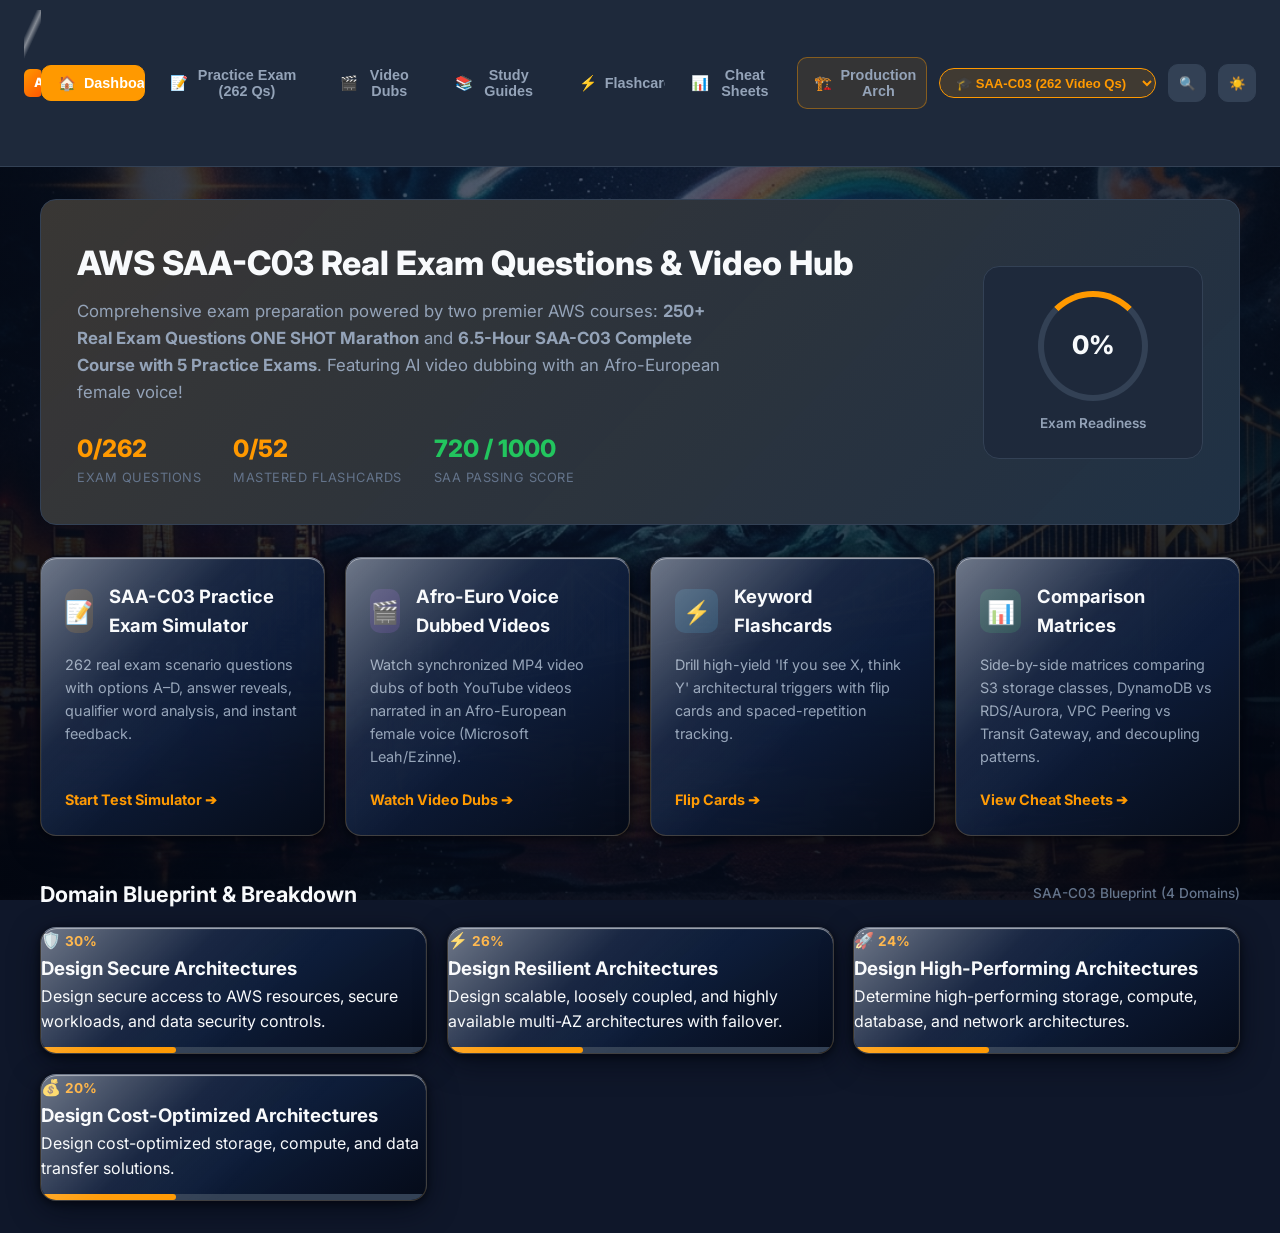
==== commit 65fd8703: "style(a11y): update architecture dashboards and baseline CSS with accessible focus and transitions" ====
--- a/web-app/index.html
+++ b/web-app/index.html
@@ -47,7 +47,7 @@
       width: 100%;
       border-radius: var(--radius-md);
       background: #000;
-      outline: none;
+      outline: 2px solid transparent; outline-offset: 2px;
     }
     .video-badge {
       display: inline-block;
@@ -103,16 +103,17 @@
       border-color: var(--accent-aws);
     }
   </style>
+<style>:where(button[data-btn-reset]){font:inherit;color:inherit;background:transparent;border:none;padding:0;margin:0;text-align:inherit;}</style>
 </head>
 <body>
 
   <!-- App Header -->
   <header class="app-header">
     <div class="header-container">
-      <div class="logo-group" onclick="window.switchView('dashboard')">
+      <button type="button" class="logo-group" onclick="window.switchView('dashboard')" data-btn-reset>
         <span class="aws-badge-pill">AWS</span>
         <span class="logo-text">Solutions Architect & Cloud <span class="logo-sub" id="header-cert-sub">SAA-C03 / CLF-C02</span></span>
-      </div>
+      </button>
 
       <nav class="nav-tabs">
         <button class="nav-btn active" data-view="dashboard">
--- a/web-app/css/styles.css
+++ b/web-app/css/styles.css
@@ -22,7 +22,7 @@
   --radius-sm: 6px;
   --radius-md: 10px;
   --radius-lg: 16px;
-  --transition: all 0.2s cubic-bezier(0.4, 0, 0.2, 1);
+  --transition: transform 0.2s cubic-bezier(0.4, 0, 0.2, 1), opacity 0.2s cubic-bezier(0.4, 0, 0.2, 1), background-color 0.2s cubic-bezier(0.4, 0, 0.2, 1), border-color 0.2s cubic-bezier(0.4, 0, 0.2, 1), color 0.2s cubic-bezier(0.4, 0, 0.2, 1), box-shadow 0.2s cubic-bezier(0.4, 0, 0.2, 1);
 }
 
 [data-theme="light"] {
@@ -1266,7 +1266,7 @@
 }
 
 .cs-search-input:focus {
-  outline: none;
+  outline: 2px solid transparent; outline-offset: 2px;
   border-color: var(--accent-aws);
 }
 
@@ -1333,7 +1333,7 @@
   font-size: 1.1rem;
   color: var(--text-primary);
   width: 100%;
-  outline: none;
+  outline: 2px solid transparent; outline-offset: 2px;
 }
 
 .search-results-list {
@@ -1401,3 +1401,10 @@
     grid-template-columns: 1fr;
   }
 }
+
+
+/* Accessible keyboard focus ring (Web Design Guidelines) */
+:focus-visible {
+  outline: 2px solid #58a6ff;
+  outline-offset: 2px;
+}
--- a/web-app/high-gloss-lacquer.css
+++ b/web-app/high-gloss-lacquer.css
@@ -320,7 +320,7 @@
   background: transparent !important;
   border: 1px solid transparent !important;
   border-left: 3px solid transparent !important;
-  transition: all 0.22s var(--lacquer-ease) !important;
+  transition: transform 0.22s var(--lacquer-ease), opacity 0.22s var(--lacquer-ease), background-color 0.22s var(--lacquer-ease), border-color 0.22s var(--lacquer-ease), color 0.22s var(--lacquer-ease), box-shadow 0.22s var(--lacquer-ease) !important;
   cursor: pointer !important;
 }
 
